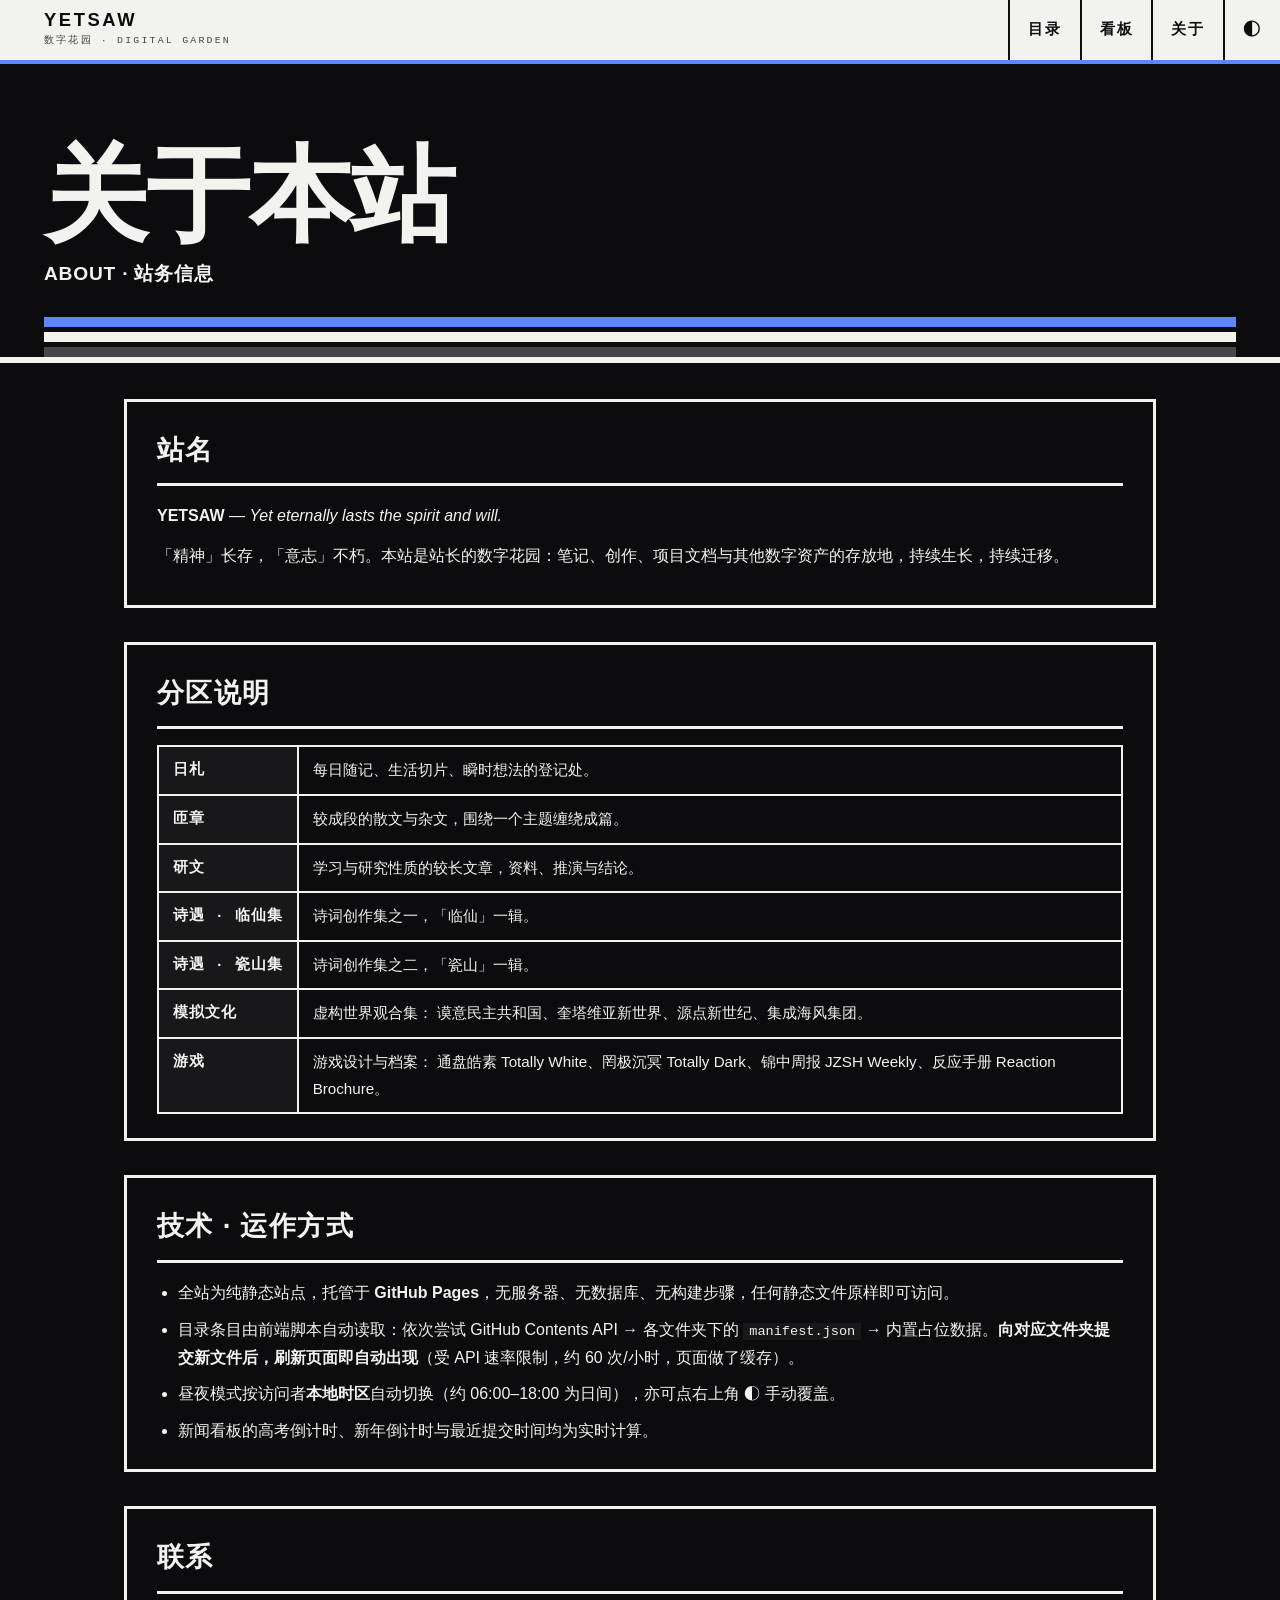
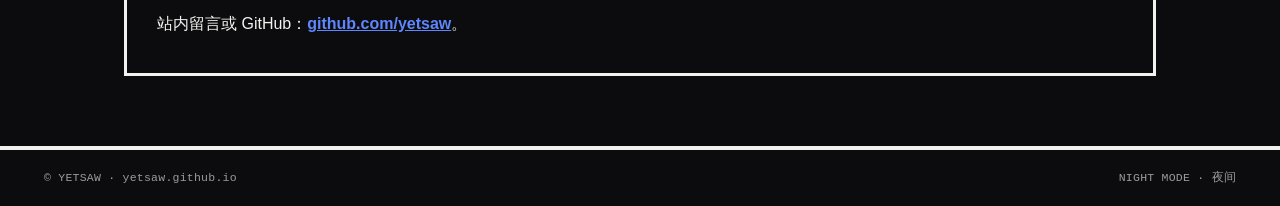
==== about.html @ e388e16c "Create about.html" ====
<!DOCTYPE html>
<html lang="zh-CN">
<head>
  <meta charset="UTF-8">
  <meta name="viewport" content="width=device-width, initial-scale=1.0, viewport-fit=cover">

  <meta property="og:title" content="关于 · YETSAW">
  <meta property="og:description" content="关于 YETSAW 数字花园">
  <meta property="og:type" content="website">
  <meta property="og:url" content="https://yetsaw.github.io/about.html">

  <title>关于 · YETSAW</title>
  <meta name="description" content="关于 YETSAW 数字花园的主人、分区说明与建站方式。">
  <link rel="stylesheet" href="assets/style.css">
  <script src="assets/app.js" defer></script>
</head>
<body data-page="about">

  <header class="signboard">
    <a class="brand" href="index.html">
      <span class="brand-cn">YETSAW</span>
      <span class="brand-en">数字花园 · DIGITAL GARDEN</span>
    </a>
    <nav class="topnav" id="topnav">
      <a href="index.html#directory" class="navlink">目录</a>
      <a href="index.html#kanban" class="navlink">看板</a>
      <a href="about.html" class="navlink">关于</a>
      <button id="themeToggle" class="navlink theme-toggle" aria-label="切换昼夜模式" title="切换昼夜模式">◐</button>
    </nav>
    <button class="nav-burger" id="navBurger" aria-label="菜单">≡</button>
  </header>

  <section class="hero-sign hero-sign--sub">
    <h1 class="hero-word hero-word--sub">关于本站</h1>
    <p class="hero-line">ABOUT · 站务信息</p>
    <div class="hero-stripes" aria-hidden="true"><i></i><i></i><i></i></div>
  </section>

  <main class="about-wrap">

    <section class="about-block">
      <h2 class="deck-title">站名</h2>
      <p><strong>YETSAW</strong> — <em>Yet eternally lasts the spirit and will.</em></p>
      <p>「精神」长存，「意志」不朽。本站是站长的数字花园：笔记、创作、项目文档与其他数字资产的存放地，持续生长，持续迁移。</p>
    </section>

    <section class="about-block">
      <h2 class="deck-title">分区说明</h2>
      <table class="about-table">
        <tbody>
          <tr><th class="mono">日札</th><td>每日随记、生活切片、瞬时想法的登记处。</td></tr>
          <tr><th class="mono">匝章</th><td>较成段的散文与杂文，围绕一个主题缠绕成篇。</td></tr>
          <tr><th class="mono">研文</th><td>学习与研究性质的较长文章，资料、推演与结论。</td></tr>
          <tr><th class="mono">诗遇 · 临仙集</th><td>诗词创作集之一，「临仙」一辑。</td></tr>
          <tr><th class="mono">诗遇 · 瓷山集</th><td>诗词创作集之二，「瓷山」一辑。</td></tr>
          <tr><th class="mono">模拟文化</th><td>虚构世界观合集：
            谟意民主共和国、奎塔维亚新世界、源点新世纪、集成海风集团。</td></tr>
          <tr><th class="mono">游戏</th><td>游戏设计与档案：
            通盘皓素 Totally White、罔极沉冥 Totally Dark、锦中周报 JZSH Weekly、反应手册 Reaction Brochure。</td></tr>
        </tbody>
      </table>
    </section>

    <section class="about-block">
      <h2 class="deck-title">技术 · 运作方式</h2>
      <ul class="about-list">
        <li>全站为纯静态站点，托管于 <strong>GitHub Pages</strong>，无服务器、无数据库、无构建步骤，任何静态文件原样即可访问。</li>
        <li>目录条目由前端脚本自动读取：依次尝试 GitHub Contents API → 各文件夹下的 <code>manifest.json</code> → 内置占位数据。<strong>向对应文件夹提交新文件后，刷新页面即自动出现</strong>（受 API 速率限制，约 60 次/小时，页面做了缓存）。</li>
        <li>昼夜模式按访问者<strong>本地时区</strong>自动切换（约 06:00–18:00 为日间），亦可点右上角 ◐ 手动覆盖。</li>
        <li>新闻看板的高考倒计时、新年倒计时与最近提交时间均为实时计算。</li>
      </ul>
    </section>

    <section class="about-block">
      <h2 class="deck-title">联系</h2>
      <p>站内留言或 GitHub：<a class="textlink" href="https://github.com/yetsaw" rel="noopener">github.com/yetsaw</a>。</p>
    </section>

  </main>

  <footer class="site-foot">
    <span class="mono">© YETSAW · yetsaw.github.io</span>
    <span class="mono" id="footTheme"></span>
  </footer>

</body>
</html>
---- assets/style.css ----
/* ============================================================
   YETSAW · 地铁站牌式数字花园
   高对比 / 粗边框 / 单色 + 信号蓝 & 信号红
   ============================================================ */

:root{
  --ink:#0a0a0c;
  --paper:#fafafa;
  --line:#0a0a0c;
  --accent:#2540f2;         /* 信号蓝 */
  --alert:#d41d1f;         /* 信号红 */
  --muted:#6b6b70;
  --track:#efefec;         /* 站台色带 */
  --mono:"SF Mono","JetBrains Mono","IBM Plex Mono",ui-monospace,Menlo,Consolas,"Courier New",monospace;
  --sans:-apple-system,BlinkMacSystemFont,"Helvetica Neue","PingFang SC","Hiragino Sans GB","Microsoft YaHei","Noto Sans SC",sans-serif;
  --maxw:1120px;
  --outer:clamp(14px,4vw,44px);
}

html[data-theme="dark"]{
  --ink:#f2f2ef;
  --paper:#0c0c0e;
  --line:#f2f2ef;
  --accent:#5d86ff;
  --alert:#ff5347;
  --muted:#9a9aa0;
  --track:#18181b;
}

*{box-sizing:border-box;margin:0;padding:0}
html{scroll-behavior:smooth}
body{
  font-family:var(--sans);
  background:var(--paper);
  color:var(--ink);
  line-height:1.75;
  -webkit-font-smoothing:antialiased;
  transition:background .35s ease,color .35s ease;
  padding-bottom:env(safe-area-inset-bottom);
}
.mono{font-family:var(--mono);font-feature-settings:"tnum" 1;letter-spacing:.02em}
a{color:inherit}

/* ---------- 顶部小站牌 ---------- */
.signboard{
  position:sticky;top:0;z-index:50;
  display:flex;align-items:stretch;justify-content:space-between;
  background:var(--ink);color:var(--paper);
  border-bottom:4px solid var(--accent);
}
.brand{display:flex;flex-direction:column;justify-content:center;padding:10px var(--outer);text-decoration:none}
.brand-cn{font-weight:900;font-size:1.15rem;letter-spacing:.14em;line-height:1.1}
.brand-en{font-family:var(--mono);font-size:.62rem;letter-spacing:.22em;opacity:.75;margin-top:2px}
.topnav{display:flex;align-items:stretch}
.navlink{
  display:flex;align-items:center;padding:0 18px;min-height:52px;
  font-weight:700;font-size:.92rem;letter-spacing:.12em;text-decoration:none;
  border-left:2px solid var(--paper);color:var(--paper);background:transparent;border-top:0;border-right:0;border-bottom:0;cursor:pointer;
}
.navlink:hover{background:var(--accent);color:#fff}
.theme-toggle{font-family:var(--mono);font-size:1.05rem}
.nav-burger{display:none;background:transparent;border:0;border-left:2px solid var(--paper);color:var(--paper);font-size:1.5rem;padding:0 18px;cursor:pointer;min-height:52px}

/* ---------- 主站牌 HERO ---------- */
.hero-sign{padding:clamp(34px,7vw,84px) var(--outer) 0;border-bottom:6px solid var(--line)}
.hero-word{
  font-weight:900;
  font-size:clamp(3.2rem,14.5vw,11rem);
  line-height:.92;letter-spacing:-.015em;
  text-transform:uppercase;
}
.hero-word--sub{font-size:clamp(2.4rem,9vw,6.5rem)}
.hero-line{margin-top:14px;font-size:clamp(.95rem,2.4vw,1.2rem);font-weight:600;letter-spacing:.04em}
.hero-line em{font-style:italic}
.hero-stripes{display:flex;flex-direction:column;gap:5px;margin:26px 0 0}
.hero-stripes i{display:block;height:10px;background:var(--accent)}
.hero-stripes i:nth-child(2){background:var(--ink)}
.hero-stripes i:nth-child(3){background:var(--ink);opacity:.25}
.hero-meta{
  display:flex;flex-wrap:wrap;gap:8px 28px;
  padding:14px 0;margin-top:22px;
  border-top:3px solid var(--line);
  font-size:.78rem;color:var(--muted);
}

/* ---------- 搜索 ---------- */
.search-deck{
  max-width:var(--maxw);margin:34px auto 0;padding:0 var(--outer);
  display:flex;flex-wrap:wrap;align-items:center;gap:10px 16px;
}
.search-label{font-size:.7rem;letter-spacing:.22em;color:var(--accent);font-weight:700}
#searchBox{
  flex:1;min-width:min(100%,260px);
  border:3px solid var(--line);background:transparent;color:var(--ink);
  font:inherit;font-size:1rem;font-weight:600;
  padding:12px 16px;outline:none;border-radius:0;min-height:52px;
}
#searchBox:focus{border-color:var(--accent);box-shadow:0 0 0 3px color-mix(in srgb,var(--accent) 25%,transparent)}
.search-count{font-size:.75rem;color:var(--muted)}

/* ---------- 看板 ---------- */
.kanban{max-width:var(--maxw);margin:44px auto 0;padding:0 var(--outer)}
.kanban-head{
  display:flex;align-items:baseline;justify-content:space-between;gap:12px;
  border-bottom:4px solid var(--line);padding-bottom:10px;margin-bottom:0;
}
.deck-title{font-weight:900;font-size:clamp(1.2rem,3.4vw,1.7rem);letter-spacing:.05em;text-transform:uppercase}
.deck-sub{font-size:.7rem;letter-spacing:.2em;color:var(--muted)}
.kanban-grid{display:grid;grid-template-columns:repeat(3,1fr);border-left:3px solid var(--line);border-right:3px solid var(--line)}
.kanban-cell{
  padding:22px 18px 18px;border-right:3px solid var(--line);
  border-bottom:3px solid var(--line);background:var(--paper);
}
.kanban-cell:last-child{border-right:0}
.kanban-cell:nth-child(1){border-top:8px solid var(--alert)}
.kanban-cell:nth-child(2){border-top:8px solid var(--accent)}
.kanban-cell:nth-child(3){border-top:8px solid var(--ink)}
.kanban-label{font-size:.8rem;font-weight:800;letter-spacing:.3em;color:var(--muted)}
.kanban-num{font-size:clamp(2rem,5.4vw,3.4rem);font-weight:800;line-height:1.15;margin-top:10px;color:var(--alert)}
.kanban-cell:nth-child(2) .kanban-num{color:var(--accent)}
.kanban-cell:nth-child(3) .kanban-num{color:var(--ink)}
.kanban-num--sm{font-size:clamp(1.1rem,2.6vw,1.5rem);line-height:1.4}
.kanban-sub{font-size:.7rem;letter-spacing:.14em;color:var(--muted);margin-top:6px}

/* ---------- 目录 ---------- */
.directory{max-width:var(--maxw);margin:44px auto 70px;padding:0 var(--outer)}
.section{margin-top:26px;border:3px solid var(--line)}
.section--alert{border-color:var(--alert)}
.section-head{
  display:flex;align-items:center;gap:14px;flex-wrap:wrap;
  background:var(--ink);color:var(--paper);
  padding:12px 18px;cursor:pointer;user-select:none;
  min-height:56px;
}
.section--alert .section-head{background:var(--alert)}
.section-code{
  font-family:var(--mono);font-weight:800;font-size:1rem;
  border:2px solid var(--paper);padding:2px 9px;letter-spacing:.08em;
}
.section-title{font-weight:900;font-size:clamp(1.05rem,3vw,1.45rem);letter-spacing:.08em}
.section-en{font-family:var(--mono);font-size:.68rem;letter-spacing:.24em;opacity:.7;margin-left:auto}
.section-caret{font-family:var(--mono);font-size:1.1rem;transition:transform .2s}
.section.open .section-caret{transform:rotate(90deg)}
.section-body{display:none;border-top:3px solid var(--line)}
.section.open .section-body{display:block}

.subsec{border-top:2px solid var(--line)}
.subsec:first-child{border-top:0}
.subsec-head{
  display:flex;align-items:center;gap:12px;
  padding:10px 18px;background:var(--track);
  font-weight:800;font-size:.95rem;letter-spacing:.1em;
  cursor:pointer;user-select:none;min-height:48px;
}
.subsec-head:hover{background:color-mix(in srgb,var(--accent) 14%,var(--track))}
.subsec-caret{font-family:var(--mono);margin-left:auto;font-size:.85rem}
.subsec-body{display:none;border-top:2px dashed var(--line)}
.subsec.open .subsec-body{display:block}
.subsec.open .subsec-caret{transform:rotate(90deg)}

.entry-list{list-style:none}
.entry{
  display:flex;align-items:baseline;gap:14px;
  padding:11px 18px;border-top:1px solid var(--line);
  cursor:pointer;
}
.entry:first-child{border-top:0}
.entry:hover{background:color-mix(in srgb,var(--accent) 12%,transparent)}
.entry-dot{width:9px;height:9px;background:var(--accent);flex:none;align-self:center}
.entry-name{font-weight:700;font-size:.98rem;overflow-wrap:anywhere}
.entry:hover .entry-name{color:var(--accent)}
.entry-date{font-family:var(--mono);font-size:.7rem;color:var(--muted);margin-left:auto;flex:none}
.entry-empty{padding:14px 18px;font-size:.85rem;color:var(--muted)}
.entry.hidden-by-search{display:none}
mark{background:var(--alert);color:#fff;padding:0 2px}

/* ---------- 阅读面板 ---------- */
.reader{
  position:fixed;inset:0;z-index:90;background:var(--paper);color:var(--ink);
  display:flex;flex-direction:column;
}
.reader[hidden]{display:none}
.reader-bar{
  display:flex;align-items:center;justify-content:space-between;gap:12px;
  background:var(--ink);color:var(--paper);
  padding:12px var(--outer);border-bottom:4px solid var(--accent);
}
.reader-path{font-size:.75rem;letter-spacing:.08em;overflow-wrap:anywhere}
.reader-close{
  background:transparent;border:2px solid var(--paper);color:var(--paper);
  font-family:var(--mono);font-size:1rem;width:44px;height:44px;cursor:pointer;flex:none;
}
.reader-close:hover{background:var(--alert);border-color:var(--alert)}
.reader-body{
  flex:1;overflow-y:auto;
  max-width:820px;width:100%;margin:0 auto;
  padding:34px var(--outer) 80px;
}
.reader-body h1,.reader-body h2,.reader-body h3{line-height:1.35;margin:1.2em 0 .5em;font-weight:900}
.reader-body h1{font-size:1.7rem;border-bottom:3px solid var(--line);padding-bottom:.3em}
.reader-body h2{font-size:1.3rem}
.reader-body p{margin:.8em 0}
.reader-body pre{
  background:var(--track);border:2px solid var(--line);
  padding:14px;overflow-x:auto;font-family:var(--mono);font-size:.82rem;line-height:1.6;
}
.reader-body code{font-family:var(--mono);background:var(--track);padding:1px 5px}
.reader-body pre code{padding:0;background:none}
.reader-body blockquote{border-left:6px solid var(--accent);padding:4px 16px;margin:1em 0;color:var(--muted)}
.reader-body ul,.reader-body ol{padding-left:1.4em;margin:.8em 0}
.reader-body a{color:var(--accent)}
.reader-body table{border-collapse:collapse;width:100%;margin:1em 0}
.reader-body th,.reader-body td{border:2px solid var(--line);padding:8px 12px;text-align:left;font-size:.92rem}
.reader-body img{max-width:100%}

/* ---------- 关于页 ---------- */
.about-wrap{max-width:var(--maxw);margin:36px auto 70px;padding:0 var(--outer);display:flex;flex-direction:column;gap:34px}
.about-block{border:3px solid var(--line);padding:24px clamp(16px,3vw,30px)}
.about-block .deck-title{border-bottom:3px solid var(--line);padding-bottom:10px;margin-bottom:16px}
.about-block p{margin:.7em 0}
.about-table{width:100%;border-collapse:collapse}
.about-table th,.about-table td{border:2px solid var(--line);padding:10px 14px;text-align:left;vertical-align:top;font-size:.95rem}
.about-table th{font-family:var(--mono);letter-spacing:.06em;white-space:nowrap;background:var(--track);font-weight:800}
.about-list{padding-left:1.3em;display:flex;flex-direction:column;gap:.55em}
.about-list code{font-family:var(--mono);background:var(--track);padding:1px 6px;font-size:.85em}
.textlink{color:var(--accent);font-weight:700}

/* ---------- 页脚 ---------- */
.site-foot{
  border-top:4px solid var(--line);
  display:flex;flex-wrap:wrap;gap:6px 24px;justify-content:space-between;
  padding:18px var(--outer) calc(18px + env(safe-area-inset-bottom));
  font-size:.72rem;letter-spacing:.14em;color:var(--muted);
}

/* ---------- 响应式 ---------- */
@media (max-width:860px){
  .kanban-grid{grid-template-columns:1fr}
  .kanban-cell{border-right:0}
}
@media (max-width:720px){
  .nav-burger{display:block}
  .topnav{
    display:none;position:absolute;top:100%;left:0;right:0;
    flex-direction:column;background:var(--ink);
    border-bottom:4px solid var(--accent);
  }
  .topnav.open{display:flex}
  .navlink{border-left:0;border-top:2px solid color-mix(in srgb,var(--paper) 30%,transparent);min-height:48px;justify-content:center}
  .section-en{display:none}
  .entry{flex-wrap:wrap}
  .entry-date{margin-left:calc(9px + 14px)}
}
@media (prefers-reduced-motion:reduce){
  *{transition:none!important;scroll-behavior:auto!important}
}
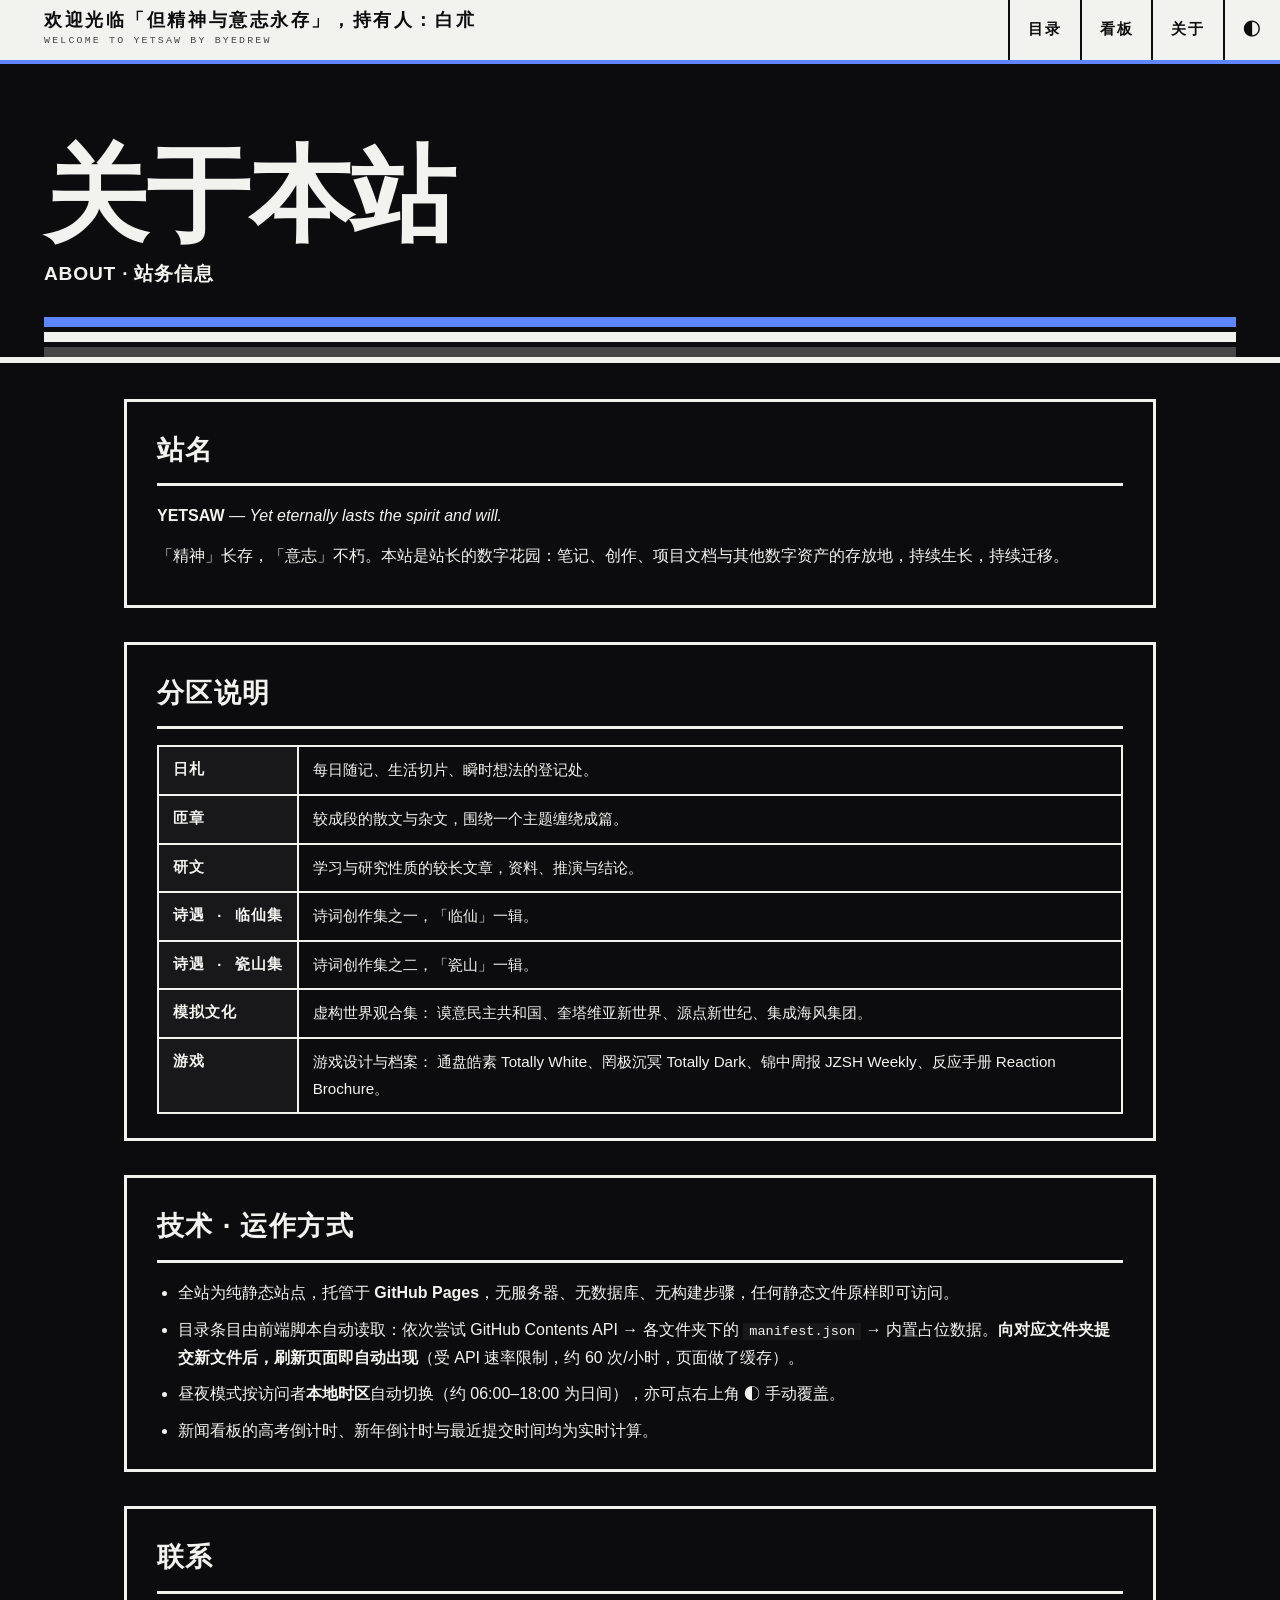
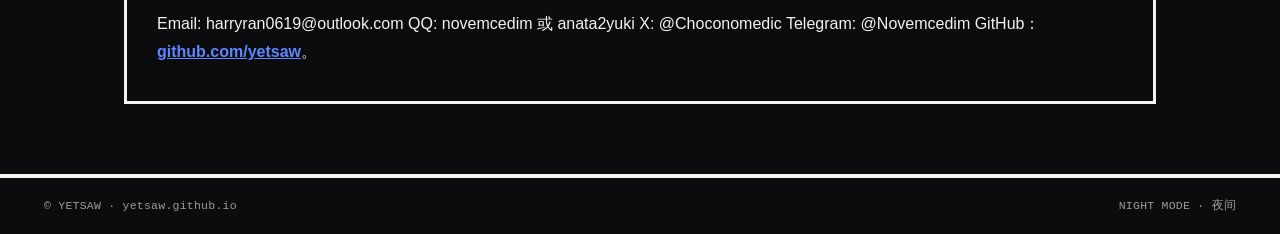
==== commit 37cfea74: "Update about.html" ====
--- a/about.html
+++ b/about.html
@@ -10,7 +10,7 @@
   <meta property="og:url" content="https://yetsaw.github.io/about.html">
 
   <title>关于 · YETSAW</title>
-  <meta name="description" content="关于 YETSAW 数字花园的主人、分区说明与建站方式。">
+  <meta name="description" content="人类是如何在互联网中占有领土的。">
   <link rel="stylesheet" href="assets/style.css">
   <script src="assets/app.js" defer></script>
 </head>
@@ -18,8 +18,8 @@
 
   <header class="signboard">
     <a class="brand" href="index.html">
-      <span class="brand-cn">YETSAW</span>
-      <span class="brand-en">数字花园 · DIGITAL GARDEN</span>
+      <span class="brand-cn">欢迎光临「但精神与意志永存」，持有人：白朮</span>
+      <span class="brand-en">WELCOME TO YETSAW BY BYEDREW</span>
     </a>
     <nav class="topnav" id="topnav">
       <a href="index.html#directory" class="navlink">目录</a>
@@ -73,7 +73,11 @@
 
     <section class="about-block">
       <h2 class="deck-title">联系</h2>
-      <p>站内留言或 GitHub：<a class="textlink" href="https://github.com/yetsaw" rel="noopener">github.com/yetsaw</a>。</p>
+      <p>Email: harryran0619@outlook.com
+        QQ: novemcedim 或 anata2yuki
+        X: @Choconomedic
+        Telegram: @Novemcedim
+        GitHub：<a class="textlink" href="https://github.com/yetsaw" rel="noopener">github.com/yetsaw</a>。</p>
     </section>
 
   </main>
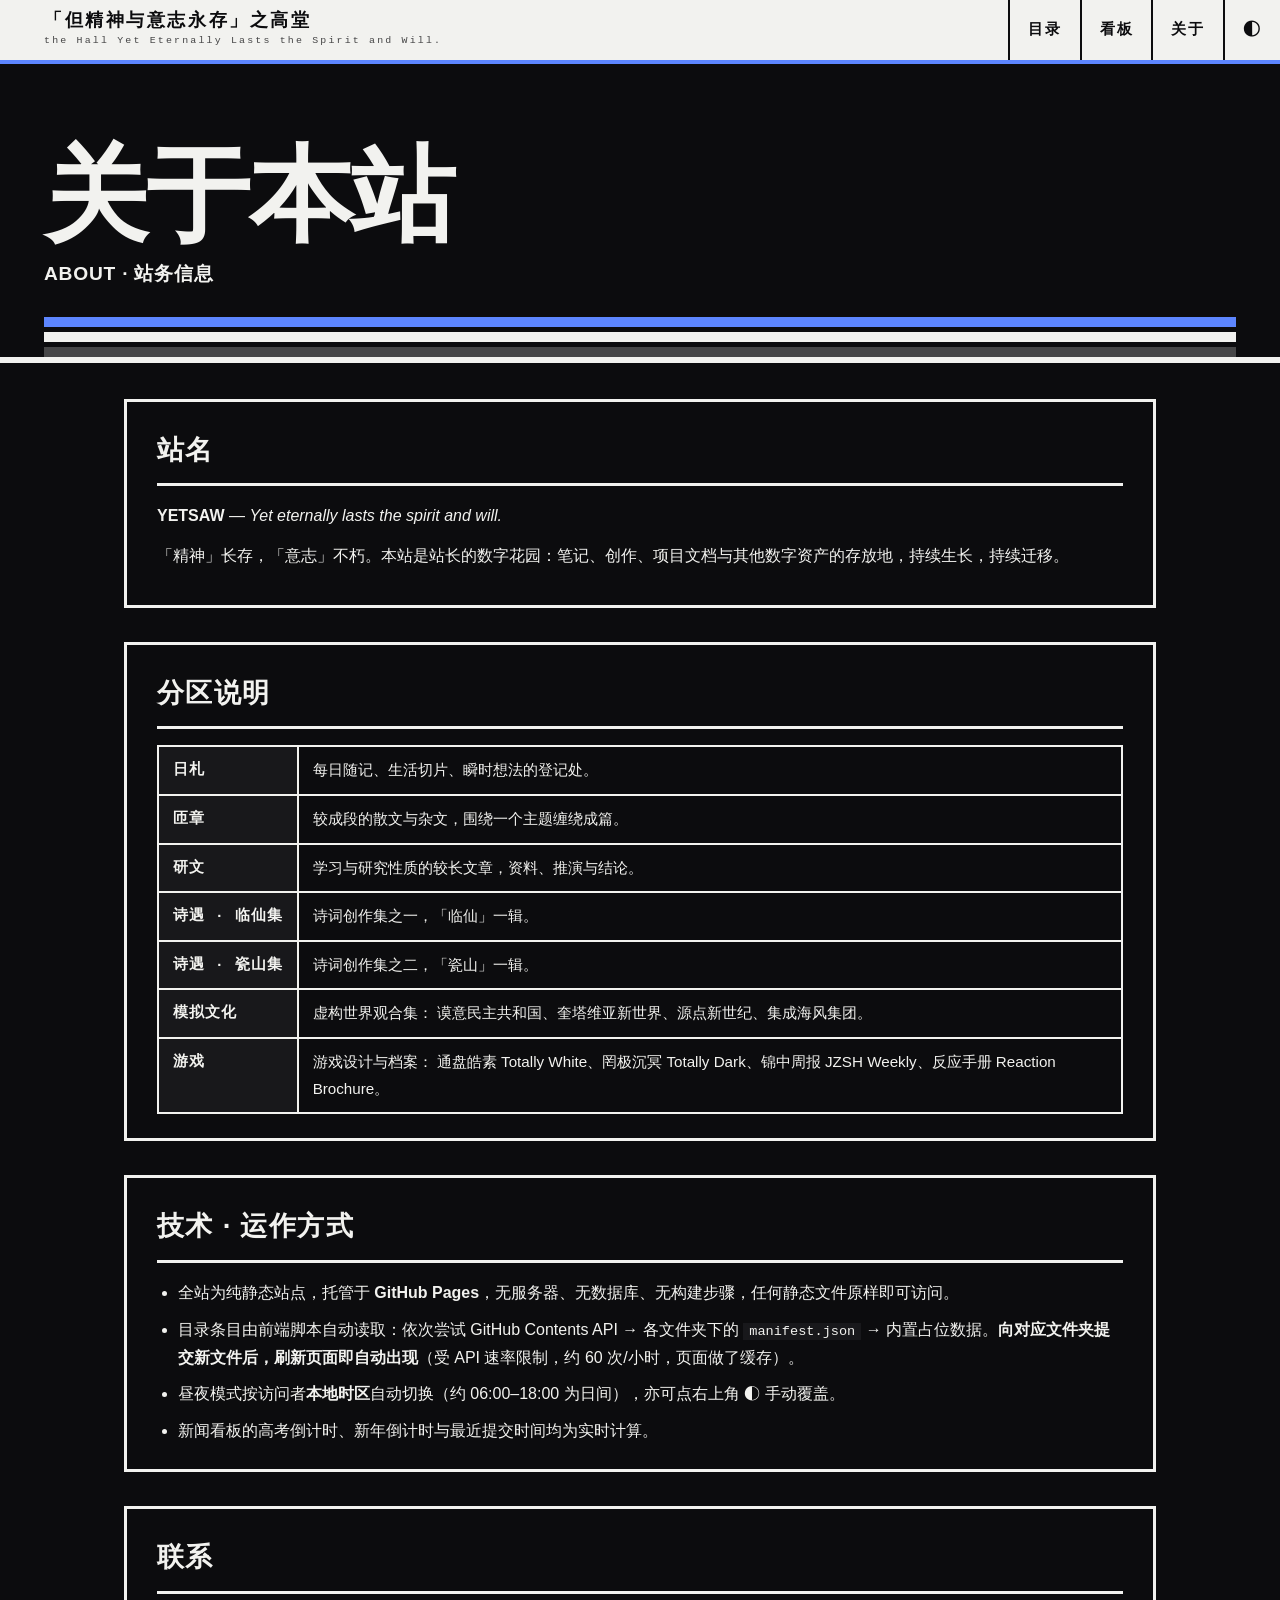
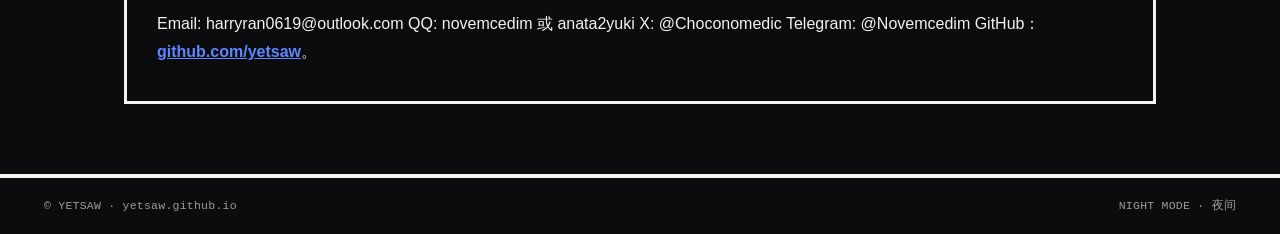
==== commit 85851ec1: "Update brand text and navigation links in about.html" ====
--- a/about.html
+++ b/about.html
@@ -18,12 +18,12 @@
 
   <header class="signboard">
     <a class="brand" href="index.html">
-      <span class="brand-cn">欢迎光临「但精神与意志永存」，持有人：白朮</span>
-      <span class="brand-en">WELCOME TO YETSAW BY BYEDREW</span>
+      <span class="brand-cn">「但精神与意志永存」之高堂</span>
+      <span class="brand-en">the Hall Yet Eternally Lasts the Spirit and Will.</span>
     </a>
     <nav class="topnav" id="topnav">
-      <a href="index.html#directory" class="navlink">目录</a>
-      <a href="index.html#kanban" class="navlink">看板</a>
+      <a href="index#directory" class="navlink">目录</a>
+      <a href="index#kanban" class="navlink">看板</a>
       <a href="about.html" class="navlink">关于</a>
       <button id="themeToggle" class="navlink theme-toggle" aria-label="切换昼夜模式" title="切换昼夜模式">◐</button>
     </nav>
